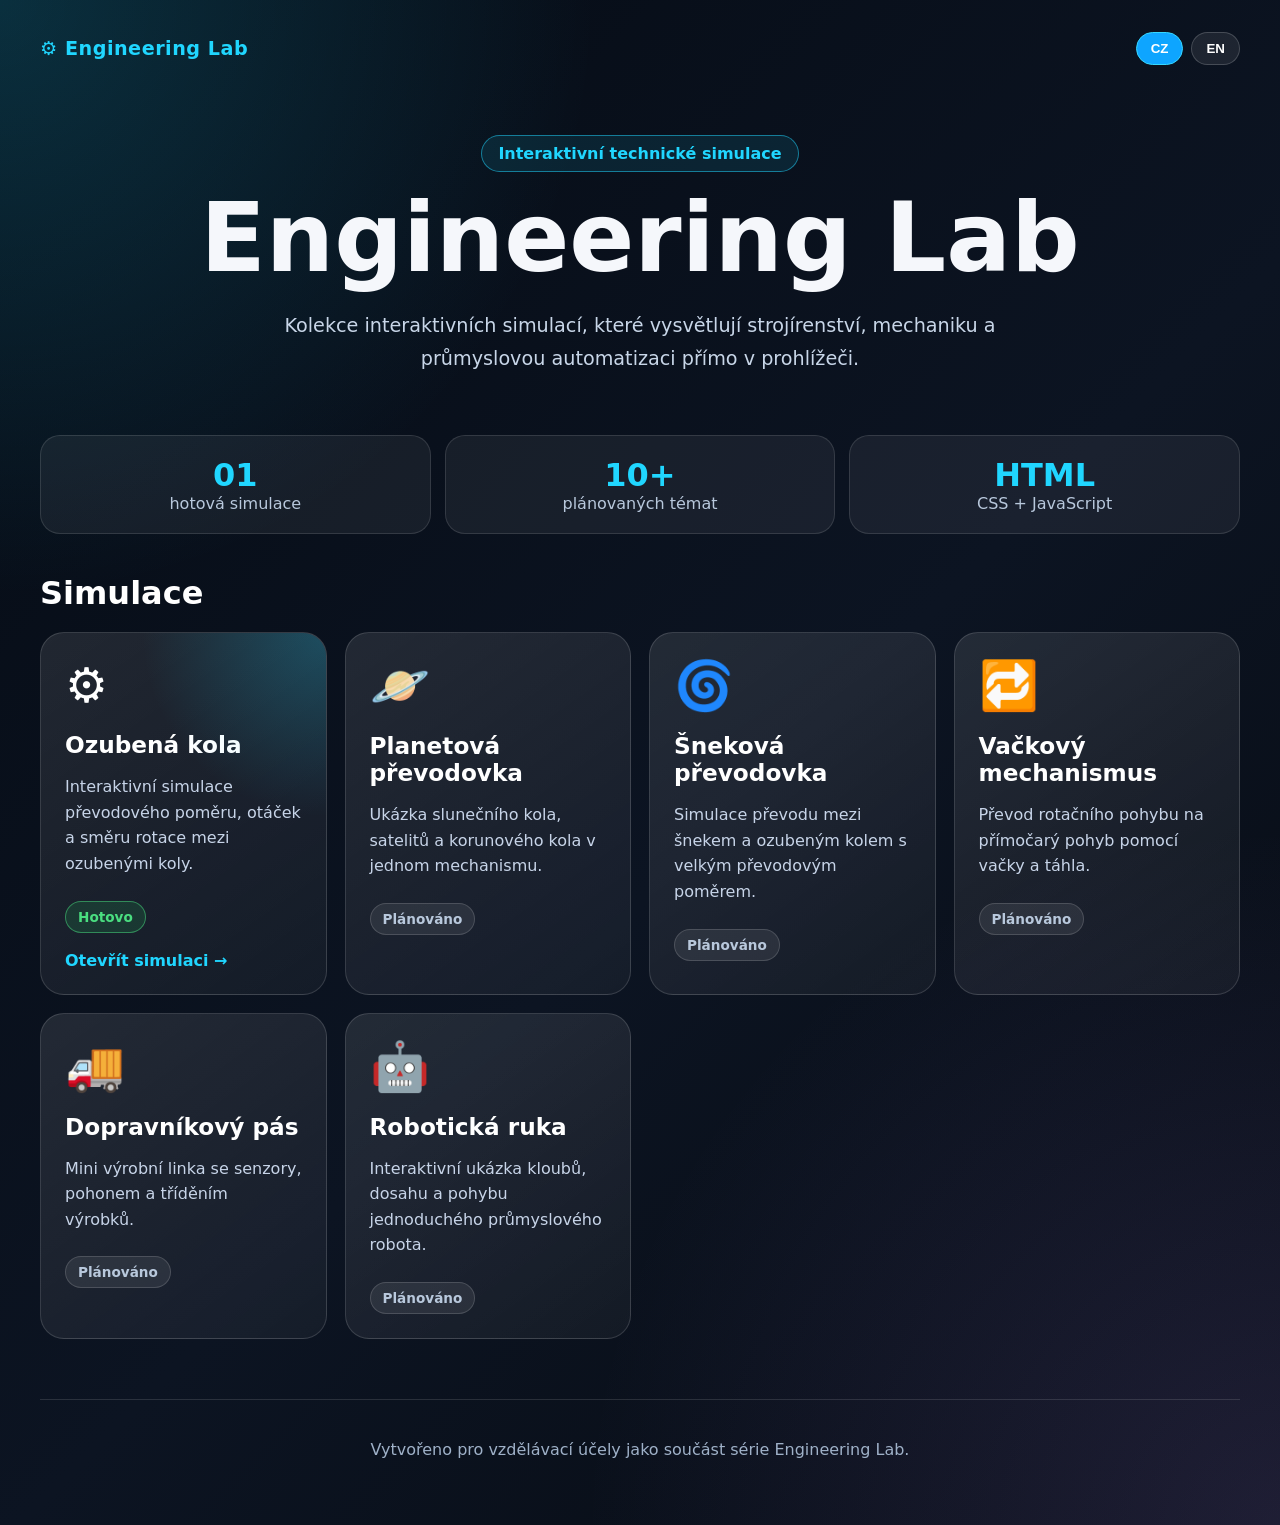
==== index.html @ f1880209 "Add initial HTML structure for Engineering Lab" ====
<!DOCTYPE html>
<html lang="cs">
<head>
  <meta charset="UTF-8" />
  <meta name="viewport" content="width=device-width, initial-scale=1.0" />

  <title>Engineering Lab – Interactive Engineering Simulations</title>

  <style>
    * {
      box-sizing: border-box;
    }

    body {
      margin: 0;
      font-family: system-ui, Arial, sans-serif;
      color: #f5f7fb;
      background:
        radial-gradient(circle at top left, rgba(32, 214, 255, 0.18), transparent 30%),
        radial-gradient(circle at bottom right, rgba(167, 139, 250, 0.15), transparent 35%),
        linear-gradient(135deg, #050b14, #0c1422 55%, #070b12);
      min-height: 100vh;
    }

    .page {
      width: min(1200px, 94%);
      margin: 0 auto;
      padding: 32px 0 50px;
    }

    header {
      display: flex;
      justify-content: space-between;
      align-items: center;
      margin-bottom: 70px;
    }

    .logo {
      font-weight: 900;
      color: #20d6ff;
      letter-spacing: 0.5px;
      font-size: 1.2rem;
    }

    .lang {
      display: flex;
      gap: 8px;
    }

    .lang button {
      border: 1px solid rgba(255,255,255,0.18);
      background: rgba(255,255,255,0.08);
      color: white;
      padding: 8px 14px;
      border-radius: 999px;
      cursor: pointer;
      font-weight: 800;
    }

    .lang button.active {
      background: #0ea5ff;
      border-color: #36d7ff;
    }

    .hero {
      text-align: center;
      margin-bottom: 60px;
    }

    .badge {
      display: inline-block;
      padding: 8px 16px;
      border-radius: 999px;
      background: rgba(32, 214, 255, 0.1);
      border: 1px solid rgba(32, 214, 255, 0.5);
      color: #20d6ff;
      font-weight: 900;
      margin-bottom: 18px;
    }

    h1 {
      font-size: clamp(2.8rem, 8vw, 6rem);
      margin: 0;
      line-height: 1;
    }

    .hero p {
      max-width: 760px;
      margin: 24px auto 0;
      color: #c8d6e8;
      font-size: 1.2rem;
      line-height: 1.7;
    }

    .stats {
      display: grid;
      grid-template-columns: repeat(3, 1fr);
      gap: 14px;
      margin-bottom: 32px;
    }

    .stat {
      padding: 20px;
      border-radius: 20px;
      background: rgba(255,255,255,0.06);
      border: 1px solid rgba(255,255,255,0.12);
      text-align: center;
    }

    .stat strong {
      display: block;
      color: #20d6ff;
      font-size: 2rem;
    }

    .stat span {
      color: #b8c8dc;
    }

    .section-title {
      font-size: 2rem;
      margin: 40px 0 20px;
      color: #ffffff;
    }

    .grid {
      display: grid;
      grid-template-columns: repeat(auto-fit, minmax(260px, 1fr));
      gap: 18px;
    }

    .card {
      position: relative;
      min-height: 230px;
      padding: 24px;
      border-radius: 24px;
      background:
        linear-gradient(145deg, rgba(255,255,255,0.1), rgba(255,255,255,0.04));
      border: 1px solid rgba(255,255,255,0.14);
      text-decoration: none;
      color: white;
      overflow: hidden;
      transition: 0.25s;
    }

    .card:hover {
      transform: translateY(-6px);
      border-color: rgba(32, 214, 255, 0.7);
      box-shadow: 0 20px 70px rgba(0,0,0,0.35);
    }

    .card.active::before {
      content: "";
      position: absolute;
      inset: 0;
      background: radial-gradient(circle at top right, rgba(32, 214, 255, 0.24), transparent 40%);
      pointer-events: none;
    }

    .icon {
      font-size: 3rem;
      margin-bottom: 18px;
    }

    .card h2 {
      margin: 0 0 12px;
      font-size: 1.45rem;
    }

    .card p {
      color: #c7d4e8;
      line-height: 1.6;
      margin-bottom: 24px;
    }

    .status {
      display: inline-block;
      padding: 7px 12px;
      border-radius: 999px;
      font-size: 0.85rem;
      font-weight: 900;
    }

    .done {
      background: rgba(34, 197, 94, 0.15);
      color: #4ade80;
      border: 1px solid rgba(74, 222, 128, 0.5);
    }

    .planned {
      background: rgba(255, 255, 255, 0.08);
      color: #b8c8dc;
      border: 1px solid rgba(255,255,255,0.15);
    }

    .open {
      display: block;
      margin-top: 18px;
      color: #20d6ff;
      font-weight: 900;
    }

    footer {
      margin-top: 60px;
      padding-top: 24px;
      border-top: 1px solid rgba(255,255,255,0.12);
      color: #9fb1c8;
      text-align: center;
    }

    @media (max-width: 700px) {
      header {
        margin-bottom: 40px;
      }

      .stats {
        grid-template-columns: 1fr;
      }

      .hero {
        text-align: left;
      }
    }
  </style>
</head>
<body>

  <main class="page">
    <header>
      <div class="logo">⚙️ Engineering Lab</div>

      <div class="lang">
        <button id="czBtn" class="active">CZ</button>
        <button id="enBtn">EN</button>
      </div>
    </header>

    <section class="hero">
      <div class="badge" data-i18n="badge">Interaktivní technické simulace</div>

      <h1>Engineering Lab</h1>

      <p data-i18n="subtitle">
        Kolekce interaktivních simulací, které vysvětlují strojírenství,
        mechaniku a průmyslovou automatizaci přímo v prohlížeči.
      </p>
    </section>

    <section class="stats">
      <div class="stat">
        <strong>01</strong>
        <span data-i18n="done">hotová simulace</span>
      </div>

      <div class="stat">
        <strong>10+</strong>
        <span data-i18n="planned">plánovaných témat</span>
      </div>

      <div class="stat">
        <strong>HTML</strong>
        <span data-i18n="tech">CSS + JavaScript</span>
      </div>
    </section>

    <h2 class="section-title" data-i18n="simulations">Simulace</h2>

    <section class="grid">

      <a href="01-GearSimulation/index.html" class="card active">
        <div class="icon">⚙️</div>
        <h2 data-i18n="gearTitle">Ozubená kola</h2>
        <p data-i18n="gearDesc">
          Interaktivní simulace převodového poměru, otáček a směru rotace mezi ozubenými koly.
        </p>
        <span class="status done" data-i18n="doneStatus">Hotovo</span>
        <span class="open" data-i18n="open">Otevřít simulaci →</span>
      </a>

      <article class="card">
        <div class="icon">🪐</div>
        <h2 data-i18n="planetaryTitle">Planetová převodovka</h2>
        <p data-i18n="planetaryDesc">
          Ukázka slunečního kola, satelitů a korunového kola v jednom mechanismu.
        </p>
        <span class="status planned" data-i18n="plannedStatus">Plánováno</span>
      </article>

      <article class="card">
        <div class="icon">🌀</div>
        <h2 data-i18n="wormTitle">Šneková převodovka</h2>
        <p data-i18n="wormDesc">
          Simulace převodu mezi šnekem a ozubeným kolem s velkým převodovým poměrem.
        </p>
        <span class="status planned" data-i18n="plannedStatus">Plánováno</span>
      </article>

      <article class="card">
        <div class="icon">🔁</div>
        <h2 data-i18n="camTitle">Vačkový mechanismus</h2>
        <p data-i18n="camDesc">
          Převod rotačního pohybu na přímočarý pohyb pomocí vačky a táhla.
        </p>
        <span class="status planned" data-i18n="plannedStatus">Plánováno</span>
      </article>

      <article class="card">
        <div class="icon">🚚</div>
        <h2 data-i18n="conveyorTitle">Dopravníkový pás</h2>
        <p data-i18n="conveyorDesc">
          Mini výrobní linka se senzory, pohonem a tříděním výrobků.
        </p>
        <span class="status planned" data-i18n="plannedStatus">Plánováno</span>
      </article>

      <article class="card">
        <div class="icon">🤖</div>
        <h2 data-i18n="robotTitle">Robotická ruka</h2>
        <p data-i18n="robotDesc">
          Interaktivní ukázka kloubů, dosahu a pohybu jednoduchého průmyslového robota.
        </p>
        <span class="status planned" data-i18n="plannedStatus">Plánováno</span>
      </article>

    </section>

    <footer>
      <p data-i18n="footer">
        Vytvořeno pro vzdělávací účely jako součást série Engineering Lab.
      </p>
    </footer>
  </main>

  <script>
    const translations = {
      cz: {
        badge: "Interaktivní technické simulace",
        subtitle: "Kolekce interaktivních simulací, které vysvětlují strojírenství, mechaniku a průmyslovou automatizaci přímo v prohlížeči.",
        done: "hotová simulace",
        planned: "plánovaných témat",
        tech: "CSS + JavaScript",
        simulations: "Simulace",
        gearTitle: "Ozubená kola",
        gearDesc: "Interaktivní simulace převodového poměru, otáček a směru rotace mezi ozubenými koly.",
        planetaryTitle: "Planetová převodovka",
        planetaryDesc: "Ukázka slunečního kola, satelitů a korunového kola v jednom mechanismu.",
        wormTitle: "Šneková převodovka",
        wormDesc: "Simulace převodu mezi šnekem a ozubeným kolem s velkým převodovým poměrem.",
        camTitle: "Vačkový mechanismus",
        camDesc: "Převod rotačního pohybu na přímočarý pohyb pomocí vačky a táhla.",
        conveyorTitle: "Dopravníkový pás",
        conveyorDesc: "Mini výrobní linka se senzory, pohonem a tříděním výrobků.",
        robotTitle: "Robotická ruka",
        robotDesc: "Interaktivní ukázka kloubů, dosahu a pohybu jednoduchého průmyslového robota.",
        doneStatus: "Hotovo",
        plannedStatus: "Plánováno",
        open: "Otevřít simulaci →",
        footer: "Vytvořeno pro vzdělávací účely jako součást série Engineering Lab."
      },
      en: {
        badge: "Interactive engineering simulations",
        subtitle: "A collection of interactive simulations explaining engineering, mechanics and industrial automation directly in the browser.",
        done: "completed simulation",
        planned: "planned topics",
        tech: "CSS + JavaScript",
        simulations: "Simulations",
        gearTitle: "Gear Simulation",
        gearDesc: "Interactive simulation of gear ratio, rotation speed and direction between gears.",
        planetaryTitle: "Planetary Gearbox",
        planetaryDesc: "A visual explanation of sun gear, planet gears and ring gear in one mechanism.",
        wormTitle: "Worm Gear",
        wormDesc: "Simulation of a worm and gear transmission with a high gear ratio.",
        camTitle: "Cam Mechanism",
        camDesc: "Conversion of rotary motion into linear motion using a cam and follower.",
        conveyorTitle: "Conveyor Belt",
        conveyorDesc: "A mini production line with sensors, drive system and product sorting.",
        robotTitle: "Robot Arm",
        robotDesc: "Interactive view of joints, reach and movement of a simple industrial robot.",
        doneStatus: "Done",
        plannedStatus: "Planned",
        open: "Open simulation →",
        footer: "Created for educational purposes as part of the Engineering Lab series."
      }
    };

    const czBtn = document.getElementById("czBtn");
    const enBtn = document.getElementById("enBtn");

    function setLanguage(lang) {
      document.documentElement.lang = lang === "cz" ? "cs" : "en";

      document.querySelectorAll("[data-i18n]").forEach(element => {
        const key = element.dataset.i18n;
        element.textContent = translations[lang][key];
      });

      czBtn.classList.toggle("active", lang === "cz");
      enBtn.classList.toggle("active", lang === "en");
    }

    czBtn.addEventListener("click", () => setLanguage("cz"));
    enBtn.addEventListener("click", () => setLanguage("en"));
  </script>

</body>
</html>
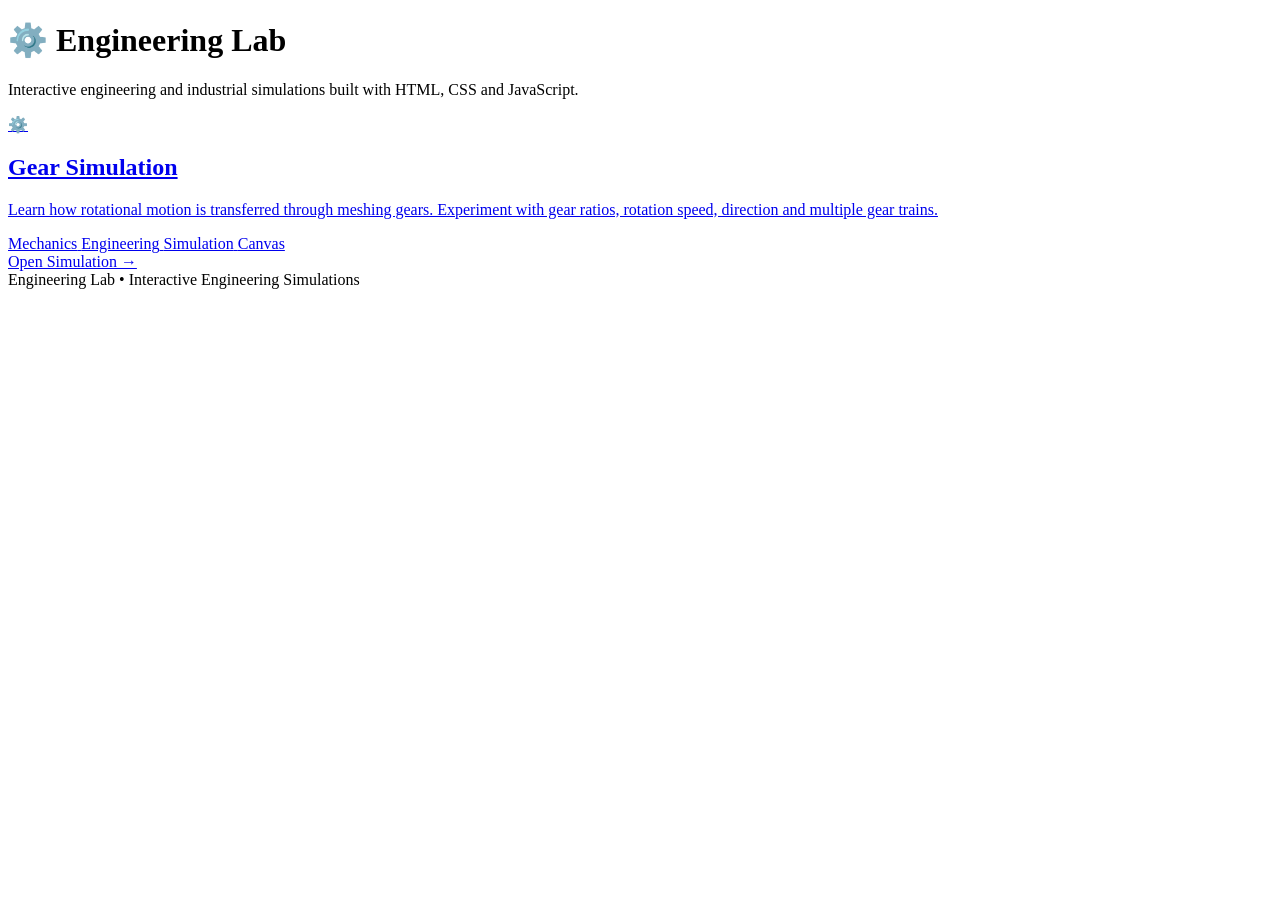
==== commit 1c4f6f45: "Change language to English and update content Updated language settings and improved content structu" ====
--- a/index.html
+++ b/index.html
@@ -1,406 +1,62 @@
 <!DOCTYPE html>
-<html lang="cs">
+<html lang="en">
 <head>
-  <meta charset="UTF-8" />
-  <meta name="viewport" content="width=device-width, initial-scale=1.0" />
 
-  <title>Engineering Lab – Interactive Engineering Simulations</title>
+<meta charset="UTF-8">
+<meta name="viewport" content="width=device-width, initial-scale=1.0">
 
-  <style>
-    * {
-      box-sizing: border-box;
-    }
+<title>Engineering Lab</title>
 
-    body {
-      margin: 0;
-      font-family: system-ui, Arial, sans-serif;
-      color: #f5f7fb;
-      background:
-        radial-gradient(circle at top left, rgba(32, 214, 255, 0.18), transparent 30%),
-        radial-gradient(circle at bottom right, rgba(167, 139, 250, 0.15), transparent 35%),
-        linear-gradient(135deg, #050b14, #0c1422 55%, #070b12);
-      min-height: 100vh;
-    }
+<link rel="stylesheet" href="style.css">
 
-    .page {
-      width: min(1200px, 94%);
-      margin: 0 auto;
-      padding: 32px 0 50px;
-    }
-
-    header {
-      display: flex;
-      justify-content: space-between;
-      align-items: center;
-      margin-bottom: 70px;
-    }
-
-    .logo {
-      font-weight: 900;
-      color: #20d6ff;
-      letter-spacing: 0.5px;
-      font-size: 1.2rem;
-    }
-
-    .lang {
-      display: flex;
-      gap: 8px;
-    }
-
-    .lang button {
-      border: 1px solid rgba(255,255,255,0.18);
-      background: rgba(255,255,255,0.08);
-      color: white;
-      padding: 8px 14px;
-      border-radius: 999px;
-      cursor: pointer;
-      font-weight: 800;
-    }
-
-    .lang button.active {
-      background: #0ea5ff;
-      border-color: #36d7ff;
-    }
-
-    .hero {
-      text-align: center;
-      margin-bottom: 60px;
-    }
-
-    .badge {
-      display: inline-block;
-      padding: 8px 16px;
-      border-radius: 999px;
-      background: rgba(32, 214, 255, 0.1);
-      border: 1px solid rgba(32, 214, 255, 0.5);
-      color: #20d6ff;
-      font-weight: 900;
-      margin-bottom: 18px;
-    }
-
-    h1 {
-      font-size: clamp(2.8rem, 8vw, 6rem);
-      margin: 0;
-      line-height: 1;
-    }
-
-    .hero p {
-      max-width: 760px;
-      margin: 24px auto 0;
-      color: #c8d6e8;
-      font-size: 1.2rem;
-      line-height: 1.7;
-    }
-
-    .stats {
-      display: grid;
-      grid-template-columns: repeat(3, 1fr);
-      gap: 14px;
-      margin-bottom: 32px;
-    }
-
-    .stat {
-      padding: 20px;
-      border-radius: 20px;
-      background: rgba(255,255,255,0.06);
-      border: 1px solid rgba(255,255,255,0.12);
-      text-align: center;
-    }
-
-    .stat strong {
-      display: block;
-      color: #20d6ff;
-      font-size: 2rem;
-    }
-
-    .stat span {
-      color: #b8c8dc;
-    }
-
-    .section-title {
-      font-size: 2rem;
-      margin: 40px 0 20px;
-      color: #ffffff;
-    }
-
-    .grid {
-      display: grid;
-      grid-template-columns: repeat(auto-fit, minmax(260px, 1fr));
-      gap: 18px;
-    }
-
-    .card {
-      position: relative;
-      min-height: 230px;
-      padding: 24px;
-      border-radius: 24px;
-      background:
-        linear-gradient(145deg, rgba(255,255,255,0.1), rgba(255,255,255,0.04));
-      border: 1px solid rgba(255,255,255,0.14);
-      text-decoration: none;
-      color: white;
-      overflow: hidden;
-      transition: 0.25s;
-    }
-
-    .card:hover {
-      transform: translateY(-6px);
-      border-color: rgba(32, 214, 255, 0.7);
-      box-shadow: 0 20px 70px rgba(0,0,0,0.35);
-    }
-
-    .card.active::before {
-      content: "";
-      position: absolute;
-      inset: 0;
-      background: radial-gradient(circle at top right, rgba(32, 214, 255, 0.24), transparent 40%);
-      pointer-events: none;
-    }
-
-    .icon {
-      font-size: 3rem;
-      margin-bottom: 18px;
-    }
-
-    .card h2 {
-      margin: 0 0 12px;
-      font-size: 1.45rem;
-    }
-
-    .card p {
-      color: #c7d4e8;
-      line-height: 1.6;
-      margin-bottom: 24px;
-    }
-
-    .status {
-      display: inline-block;
-      padding: 7px 12px;
-      border-radius: 999px;
-      font-size: 0.85rem;
-      font-weight: 900;
-    }
-
-    .done {
-      background: rgba(34, 197, 94, 0.15);
-      color: #4ade80;
-      border: 1px solid rgba(74, 222, 128, 0.5);
-    }
-
-    .planned {
-      background: rgba(255, 255, 255, 0.08);
-      color: #b8c8dc;
-      border: 1px solid rgba(255,255,255,0.15);
-    }
-
-    .open {
-      display: block;
-      margin-top: 18px;
-      color: #20d6ff;
-      font-weight: 900;
-    }
-
-    footer {
-      margin-top: 60px;
-      padding-top: 24px;
-      border-top: 1px solid rgba(255,255,255,0.12);
-      color: #9fb1c8;
-      text-align: center;
-    }
-
-    @media (max-width: 700px) {
-      header {
-        margin-bottom: 40px;
-      }
-
-      .stats {
-        grid-template-columns: 1fr;
-      }
-
-      .hero {
-        text-align: left;
-      }
-    }
-  </style>
 </head>
 <body>
 
-  <main class="page">
-    <header>
-      <div class="logo">⚙️ Engineering Lab</div>
+<header>
 
-      <div class="lang">
-        <button id="czBtn" class="active">CZ</button>
-        <button id="enBtn">EN</button>
-      </div>
-    </header>
+    <h1>⚙️ Engineering Lab</h1>
 
-    <section class="hero">
-      <div class="badge" data-i18n="badge">Interaktivní technické simulace</div>
+    <p>
+        Interactive engineering and industrial simulations built with HTML, CSS and JavaScript.
+    </p>
 
-      <h1>Engineering Lab</h1>
+</header>
 
-      <p data-i18n="subtitle">
-        Kolekce interaktivních simulací, které vysvětlují strojírenství,
-        mechaniku a průmyslovou automatizaci přímo v prohlížeči.
-      </p>
-    </section>
+<main class="grid">
 
-    <section class="stats">
-      <div class="stat">
-        <strong>01</strong>
-        <span data-i18n="done">hotová simulace</span>
-      </div>
+    <a href="01-GearSimulation/index.html" class="card active">
 
-      <div class="stat">
-        <strong>10+</strong>
-        <span data-i18n="planned">plánovaných témat</span>
-      </div>
+        <div class="icon">⚙️</div>
 
-      <div class="stat">
-        <strong>HTML</strong>
-        <span data-i18n="tech">CSS + JavaScript</span>
-      </div>
-    </section>
+        <h2>Gear Simulation</h2>
 
-    <h2 class="section-title" data-i18n="simulations">Simulace</h2>
+        <p>
+            Learn how rotational motion is transferred through meshing gears.
+            Experiment with gear ratios, rotation speed, direction and multiple gear trains.
+        </p>
 
-    <section class="grid">
+        <div class="tags">
+            <span class="tag">Mechanics</span>
+            <span class="tag">Engineering</span>
+            <span class="tag">Simulation</span>
+            <span class="tag">Canvas</span>
+        </div>
 
-      <a href="01-GearSimulation/index.html" class="card active">
-        <div class="icon">⚙️</div>
-        <h2 data-i18n="gearTitle">Ozubená kola</h2>
-        <p data-i18n="gearDesc">
-          Interaktivní simulace převodového poměru, otáček a směru rotace mezi ozubenými koly.
-        </p>
-        <span class="status done" data-i18n="doneStatus">Hotovo</span>
-        <span class="open" data-i18n="open">Otevřít simulaci →</span>
-      </a>
+        <span class="open">
+            Open Simulation →
+        </span>
 
-      <article class="card">
-        <div class="icon">🪐</div>
-        <h2 data-i18n="planetaryTitle">Planetová převodovka</h2>
-        <p data-i18n="planetaryDesc">
-          Ukázka slunečního kola, satelitů a korunového kola v jednom mechanismu.
-        </p>
-        <span class="status planned" data-i18n="plannedStatus">Plánováno</span>
-      </article>
+    </a>
 
-      <article class="card">
-        <div class="icon">🌀</div>
-        <h2 data-i18n="wormTitle">Šneková převodovka</h2>
-        <p data-i18n="wormDesc">
-          Simulace převodu mezi šnekem a ozubeným kolem s velkým převodovým poměrem.
-        </p>
-        <span class="status planned" data-i18n="plannedStatus">Plánováno</span>
-      </article>
+</main>
 
-      <article class="card">
-        <div class="icon">🔁</div>
-        <h2 data-i18n="camTitle">Vačkový mechanismus</h2>
-        <p data-i18n="camDesc">
-          Převod rotačního pohybu na přímočarý pohyb pomocí vačky a táhla.
-        </p>
-        <span class="status planned" data-i18n="plannedStatus">Plánováno</span>
-      </article>
+<footer>
 
-      <article class="card">
-        <div class="icon">🚚</div>
-        <h2 data-i18n="conveyorTitle">Dopravníkový pás</h2>
-        <p data-i18n="conveyorDesc">
-          Mini výrobní linka se senzory, pohonem a tříděním výrobků.
-        </p>
-        <span class="status planned" data-i18n="plannedStatus">Plánováno</span>
-      </article>
+    Engineering Lab • Interactive Engineering Simulations
 
-      <article class="card">
-        <div class="icon">🤖</div>
-        <h2 data-i18n="robotTitle">Robotická ruka</h2>
-        <p data-i18n="robotDesc">
-          Interaktivní ukázka kloubů, dosahu a pohybu jednoduchého průmyslového robota.
-        </p>
-        <span class="status planned" data-i18n="plannedStatus">Plánováno</span>
-      </article>
+</footer>
 
-    </section>
-
-    <footer>
-      <p data-i18n="footer">
-        Vytvořeno pro vzdělávací účely jako součást série Engineering Lab.
-      </p>
-    </footer>
-  </main>
-
-  <script>
-    const translations = {
-      cz: {
-        badge: "Interaktivní technické simulace",
-        subtitle: "Kolekce interaktivních simulací, které vysvětlují strojírenství, mechaniku a průmyslovou automatizaci přímo v prohlížeči.",
-        done: "hotová simulace",
-        planned: "plánovaných témat",
-        tech: "CSS + JavaScript",
-        simulations: "Simulace",
-        gearTitle: "Ozubená kola",
-        gearDesc: "Interaktivní simulace převodového poměru, otáček a směru rotace mezi ozubenými koly.",
-        planetaryTitle: "Planetová převodovka",
-        planetaryDesc: "Ukázka slunečního kola, satelitů a korunového kola v jednom mechanismu.",
-        wormTitle: "Šneková převodovka",
-        wormDesc: "Simulace převodu mezi šnekem a ozubeným kolem s velkým převodovým poměrem.",
-        camTitle: "Vačkový mechanismus",
-        camDesc: "Převod rotačního pohybu na přímočarý pohyb pomocí vačky a táhla.",
-        conveyorTitle: "Dopravníkový pás",
-        conveyorDesc: "Mini výrobní linka se senzory, pohonem a tříděním výrobků.",
-        robotTitle: "Robotická ruka",
-        robotDesc: "Interaktivní ukázka kloubů, dosahu a pohybu jednoduchého průmyslového robota.",
-        doneStatus: "Hotovo",
-        plannedStatus: "Plánováno",
-        open: "Otevřít simulaci →",
-        footer: "Vytvořeno pro vzdělávací účely jako součást série Engineering Lab."
-      },
-      en: {
-        badge: "Interactive engineering simulations",
-        subtitle: "A collection of interactive simulations explaining engineering, mechanics and industrial automation directly in the browser.",
-        done: "completed simulation",
-        planned: "planned topics",
-        tech: "CSS + JavaScript",
-        simulations: "Simulations",
-        gearTitle: "Gear Simulation",
-        gearDesc: "Interactive simulation of gear ratio, rotation speed and direction between gears.",
-        planetaryTitle: "Planetary Gearbox",
-        planetaryDesc: "A visual explanation of sun gear, planet gears and ring gear in one mechanism.",
-        wormTitle: "Worm Gear",
-        wormDesc: "Simulation of a worm and gear transmission with a high gear ratio.",
-        camTitle: "Cam Mechanism",
-        camDesc: "Conversion of rotary motion into linear motion using a cam and follower.",
-        conveyorTitle: "Conveyor Belt",
-        conveyorDesc: "A mini production line with sensors, drive system and product sorting.",
-        robotTitle: "Robot Arm",
-        robotDesc: "Interactive view of joints, reach and movement of a simple industrial robot.",
-        doneStatus: "Done",
-        plannedStatus: "Planned",
-        open: "Open simulation →",
-        footer: "Created for educational purposes as part of the Engineering Lab series."
-      }
-    };
-
-    const czBtn = document.getElementById("czBtn");
-    const enBtn = document.getElementById("enBtn");
-
-    function setLanguage(lang) {
-      document.documentElement.lang = lang === "cz" ? "cs" : "en";
-
-      document.querySelectorAll("[data-i18n]").forEach(element => {
-        const key = element.dataset.i18n;
-        element.textContent = translations[lang][key];
-      });
-
-      czBtn.classList.toggle("active", lang === "cz");
-      enBtn.classList.toggle("active", lang === "en");
-    }
-
-    czBtn.addEventListener("click", () => setLanguage("cz"));
-    enBtn.addEventListener("click", () => setLanguage("en"));
-  </script>
+<script src="script.js"></script>
 
 </body>
 </html>
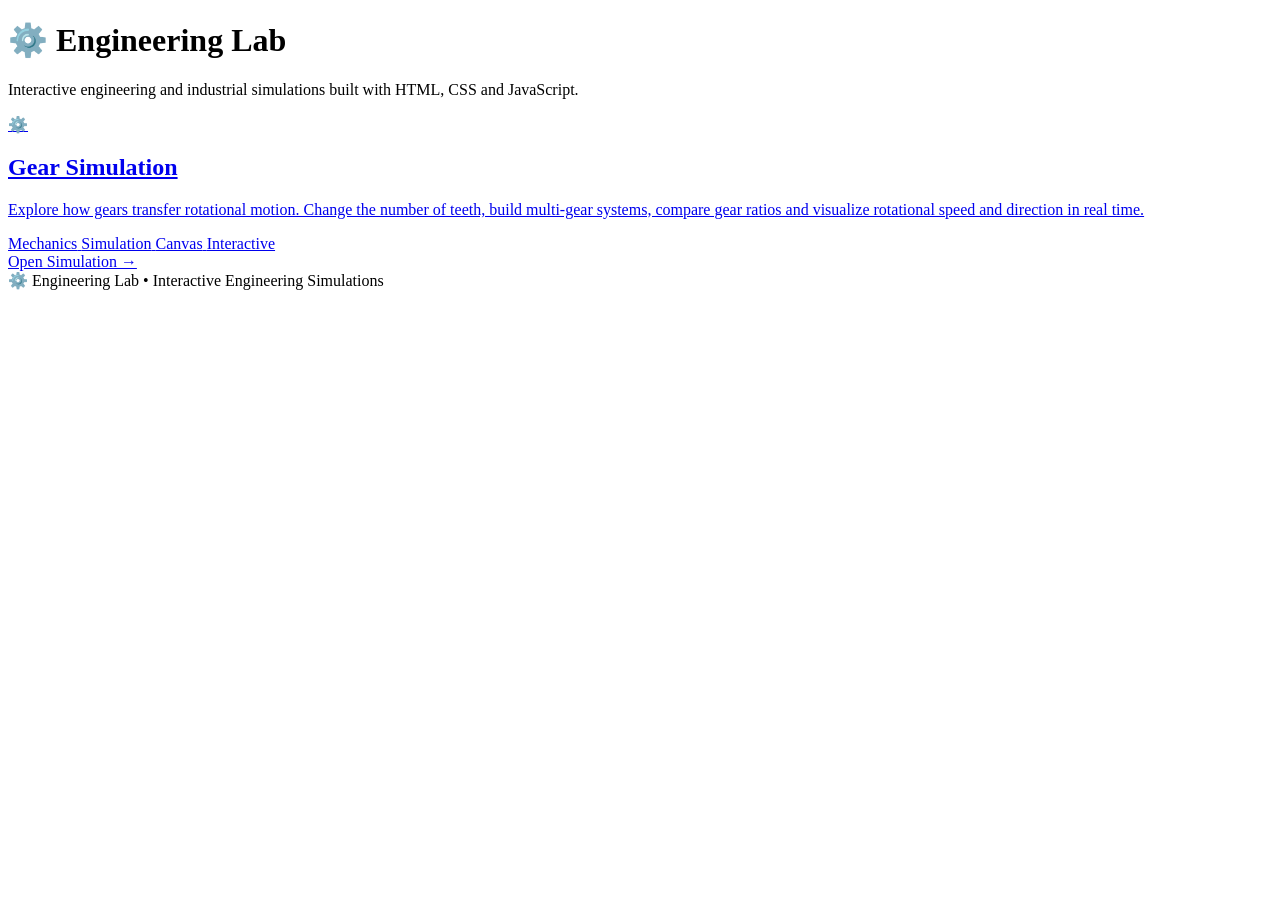
==== commit f2ff04e4: "Refine text and structure in index.html Updated content and formatting in index.html for clarity and" ====
--- a/index.html
+++ b/index.html
@@ -1,15 +1,17 @@
 <!DOCTYPE html>
 <html lang="en">
+
 <head>
 
-<meta charset="UTF-8">
-<meta name="viewport" content="width=device-width, initial-scale=1.0">
+    <meta charset="UTF-8">
+    <meta name="viewport" content="width=device-width, initial-scale=1.0">
 
-<title>Engineering Lab</title>
+    <title>Engineering Lab</title>
 
-<link rel="stylesheet" href="style.css">
+    <link rel="stylesheet" href="style.css">
 
 </head>
+
 <body>
 
 <header>
@@ -31,15 +33,16 @@
         <h2>Gear Simulation</h2>
 
         <p>
-            Learn how rotational motion is transferred through meshing gears.
-            Experiment with gear ratios, rotation speed, direction and multiple gear trains.
+            Explore how gears transfer rotational motion. Change the number of teeth,
+            build multi-gear systems, compare gear ratios and visualize rotational speed
+            and direction in real time.
         </p>
 
         <div class="tags">
             <span class="tag">Mechanics</span>
-            <span class="tag">Engineering</span>
             <span class="tag">Simulation</span>
             <span class="tag">Canvas</span>
+            <span class="tag">Interactive</span>
         </div>
 
         <span class="open">
@@ -52,11 +55,12 @@
 
 <footer>
 
-    Engineering Lab • Interactive Engineering Simulations
+    ⚙️ Engineering Lab • Interactive Engineering Simulations
 
 </footer>
 
 <script src="script.js"></script>
 
 </body>
+
 </html>
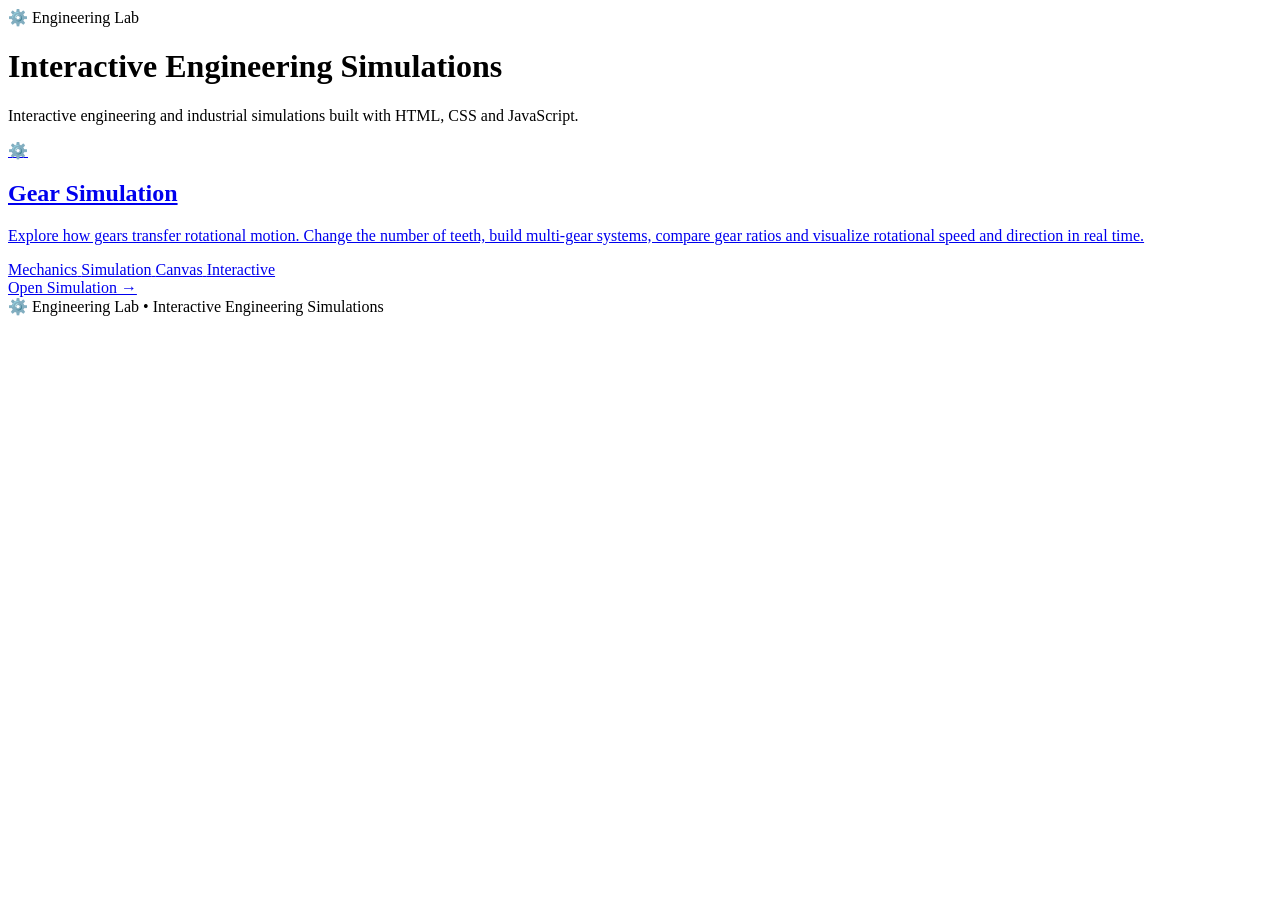
==== commit f068f183: "Update index.html" ====
--- a/index.html
+++ b/index.html
@@ -1,33 +1,26 @@
 <!DOCTYPE html>
 <html lang="en">
-
 <head>
-
     <meta charset="UTF-8">
     <meta name="viewport" content="width=device-width, initial-scale=1.0">
-
     <title>Engineering Lab</title>
-
     <link rel="stylesheet" href="style.css">
-
 </head>
-
 <body>
 
-<header>
+<header class="hero">
+    <div class="badge">⚙️ Engineering Lab</div>
 
-    <h1>⚙️ Engineering Lab</h1>
+    <h1>Interactive Engineering Simulations</h1>
 
     <p>
         Interactive engineering and industrial simulations built with HTML, CSS and JavaScript.
     </p>
-
 </header>
 
 <main class="grid">
 
     <a href="01-GearSimulation/index.html" class="card active">
-
         <div class="icon">⚙️</div>
 
         <h2>Gear Simulation</h2>
@@ -45,22 +38,15 @@
             <span class="tag">Interactive</span>
         </div>
 
-        <span class="open">
-            Open Simulation →
-        </span>
-
+        <span class="open">Open Simulation →</span>
     </a>
 
 </main>
 
 <footer>
-
     ⚙️ Engineering Lab • Interactive Engineering Simulations
-
 </footer>
 
 <script src="script.js"></script>
-
 </body>
-
 </html>
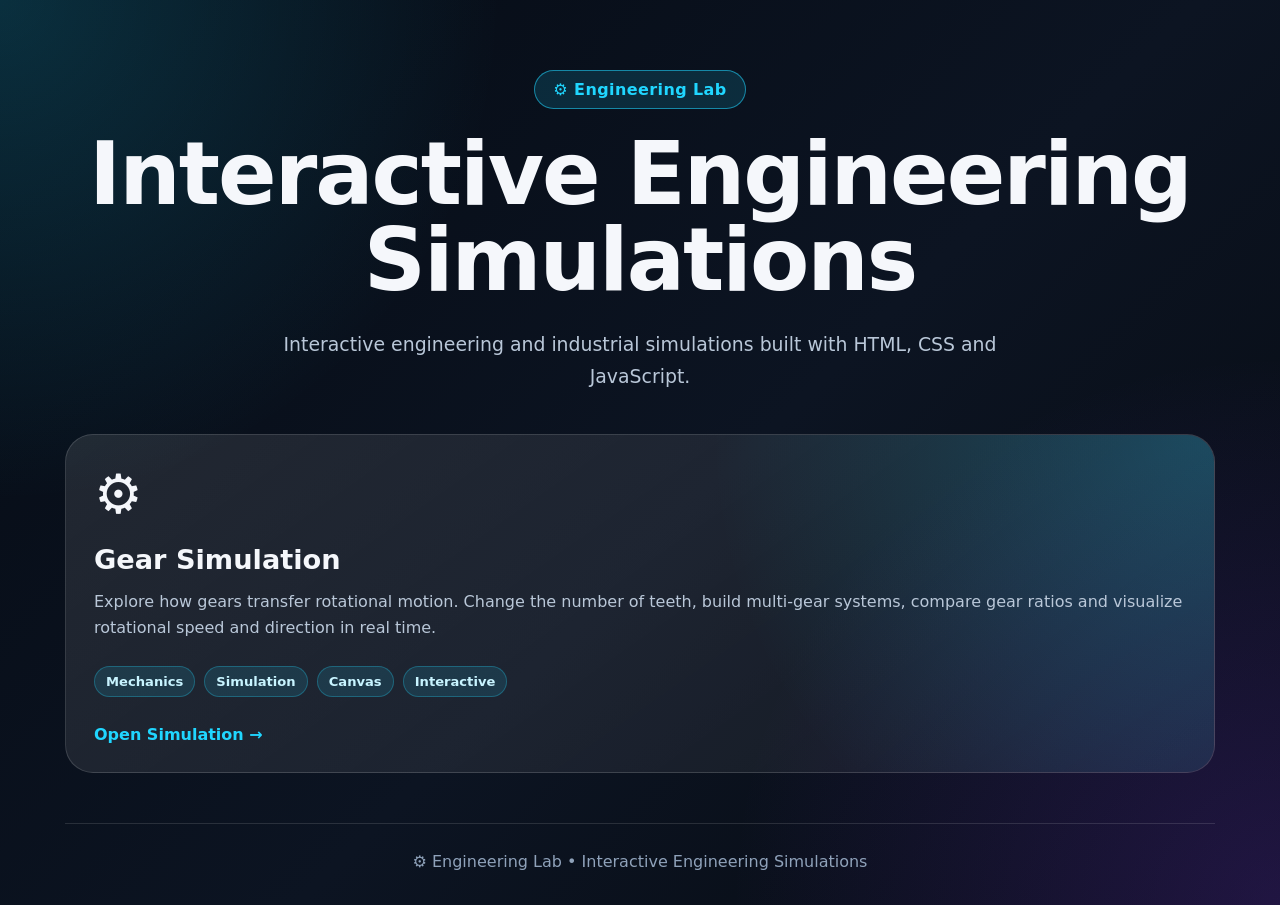
==== commit 2e25219b: "Fix link path for Gear Simulation" ====
--- a/index.html
+++ b/index.html
@@ -20,7 +20,7 @@
 
 <main class="grid">
 
-    <a href="01-GearSimulation/index.html" class="card active">
+    <a href="1-GearSimulation/index.html" class="card active">
         <div class="icon">⚙️</div>
 
         <h2>Gear Simulation</h2>
--- a/style.css
+++ b/style.css
@@ -0,0 +1,176 @@
+* {
+    box-sizing: border-box;
+}
+
+:root {
+    --bg-main: #050b14;
+    --bg-card: rgba(255, 255, 255, 0.07);
+    --bg-card-hover: rgba(255, 255, 255, 0.11);
+    --border: rgba(255, 255, 255, 0.14);
+    --text-main: #f5f7fb;
+    --text-muted: #b9c7d8;
+    --accent: #20d6ff;
+    --accent-soft: rgba(32, 214, 255, 0.14);
+    --green: #4ade80;
+}
+
+body {
+    margin: 0;
+    min-height: 100vh;
+    font-family: system-ui, Arial, sans-serif;
+    color: var(--text-main);
+    background:
+        radial-gradient(circle at top left, rgba(32, 214, 255, 0.18), transparent 32%),
+        radial-gradient(circle at bottom right, rgba(124, 58, 237, 0.22), transparent 35%),
+        linear-gradient(135deg, #050b14, #0c1422 55%, #070b12);
+}
+
+.hero {
+    width: min(1150px, 92%);
+    margin: 0 auto;
+    padding: 70px 0 42px;
+    text-align: center;
+}
+
+.badge {
+    display: inline-block;
+    padding: 9px 18px;
+    border-radius: 999px;
+    background: var(--accent-soft);
+    border: 1px solid rgba(32, 214, 255, 0.55);
+    color: var(--accent);
+    font-weight: 900;
+    letter-spacing: 0.4px;
+    margin-bottom: 22px;
+}
+
+h1 {
+    margin: 0;
+    font-size: clamp(2.4rem, 7vw, 5.4rem);
+    line-height: 1;
+    letter-spacing: -2px;
+}
+
+.hero p {
+    max-width: 760px;
+    margin: 24px auto 0;
+    color: var(--text-muted);
+    font-size: 1.18rem;
+    line-height: 1.7;
+}
+
+.grid {
+    width: min(1150px, 92%);
+    margin: 0 auto;
+    display: grid;
+    grid-template-columns: repeat(auto-fit, minmax(280px, 1fr));
+    gap: 22px;
+    padding-bottom: 50px;
+}
+
+.card {
+    position: relative;
+    min-height: 300px;
+    padding: 28px;
+    border-radius: 28px;
+    text-decoration: none;
+    color: var(--text-main);
+    background:
+        linear-gradient(145deg, rgba(255,255,255,0.1), rgba(255,255,255,0.04));
+    border: 1px solid var(--border);
+    overflow: hidden;
+    transition: transform 0.25s ease, border-color 0.25s ease, background 0.25s ease;
+}
+
+.card::before {
+    content: "";
+    position: absolute;
+    inset: 0;
+    background:
+        radial-gradient(circle at top right, rgba(32, 214, 255, 0.24), transparent 42%);
+    opacity: 0;
+    transition: opacity 0.25s ease;
+    pointer-events: none;
+}
+
+.card:hover {
+    transform: translateY(-7px);
+    background: var(--bg-card-hover);
+    border-color: rgba(32, 214, 255, 0.65);
+}
+
+.card:hover::before,
+.card.active::before {
+    opacity: 1;
+}
+
+.icon {
+    font-size: 3.4rem;
+    margin-bottom: 18px;
+}
+
+.card h2 {
+    position: relative;
+    margin: 0 0 14px;
+    font-size: 1.7rem;
+}
+
+.card p {
+    position: relative;
+    color: var(--text-muted);
+    line-height: 1.65;
+    margin: 0 0 24px;
+}
+
+.tags {
+    position: relative;
+    display: flex;
+    flex-wrap: wrap;
+    gap: 9px;
+    margin-bottom: 28px;
+}
+
+.tag {
+    padding: 7px 11px;
+    border-radius: 999px;
+    background: rgba(32, 214, 255, 0.12);
+    border: 1px solid rgba(32, 214, 255, 0.28);
+    color: #c8f4ff;
+    font-size: 0.82rem;
+    font-weight: 800;
+}
+
+.open {
+    position: relative;
+    display: inline-block;
+    color: var(--accent);
+    font-weight: 900;
+}
+
+footer {
+    width: min(1150px, 92%);
+    margin: 0 auto;
+    padding: 28px 0 34px;
+    text-align: center;
+    color: #8fa2ba;
+    border-top: 1px solid rgba(255,255,255,0.12);
+}
+
+@media (max-width: 650px) {
+    .hero {
+        text-align: left;
+        padding-top: 44px;
+    }
+
+    h1 {
+        letter-spacing: -1px;
+    }
+
+    .grid {
+        grid-template-columns: 1fr;
+    }
+
+    .card {
+        min-height: auto;
+    }
+}
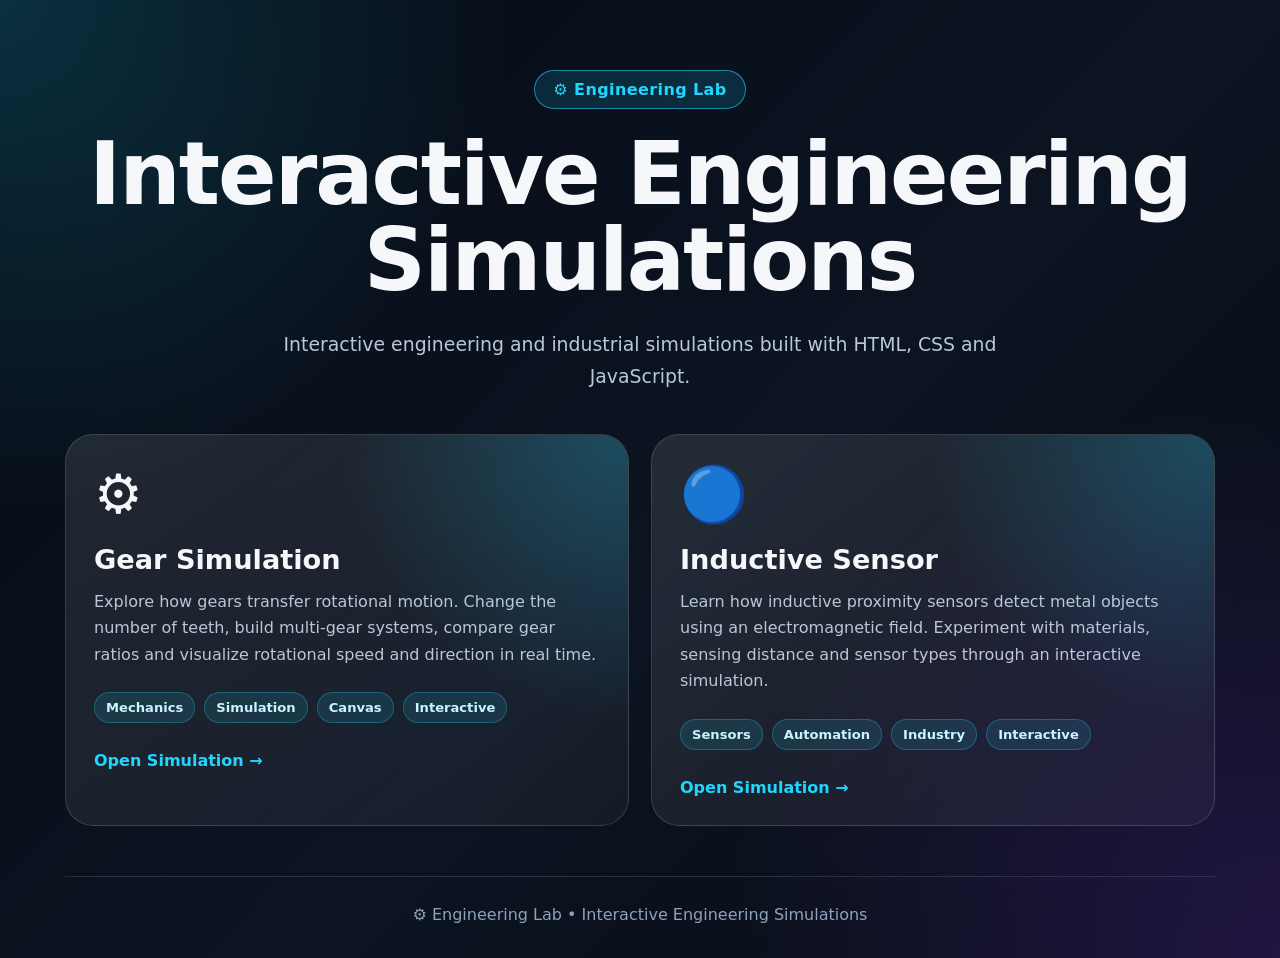
==== commit d6c539fb: "Add Inductive Sensor simulation card to index.html Added a new card for the Inductive Sensor simulat" ====
--- a/index.html
+++ b/index.html
@@ -41,6 +41,29 @@
         <span class="open">Open Simulation →</span>
     </a>
 
+    <a href="2-InductiveSensor/index.html" class="card active">
+
+        <div class="icon">🔵</div>
+    
+        <h2>Inductive Sensor</h2>
+    
+        <p>
+            Learn how inductive proximity sensors detect metal objects using an
+            electromagnetic field. Experiment with materials, sensing distance and
+            sensor types through an interactive simulation.
+        </p>
+    
+        <div class="tags">
+            <span class="tag">Sensors</span>
+            <span class="tag">Automation</span>
+            <span class="tag">Industry</span>
+            <span class="tag">Interactive</span>
+        </div>
+    
+        <span class="open">Open Simulation →</span>
+    
+    </a>
+
 </main>
 
 <footer>
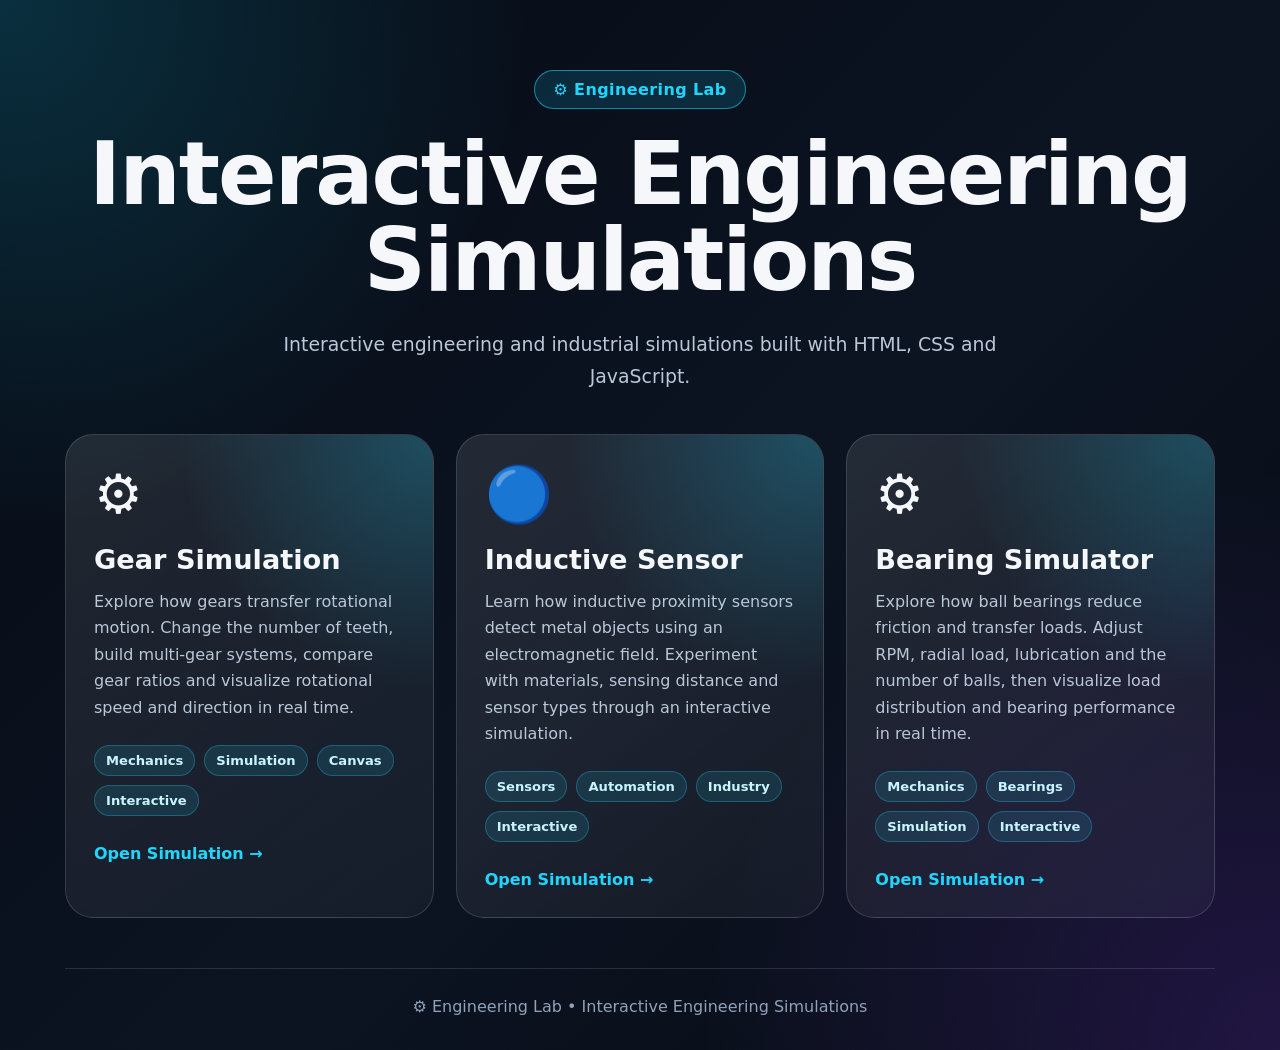
==== commit 498849db: "Add Bearing Simulator section to index.html Added a new section for the Bearing Simulator with descr" ====
--- a/index.html
+++ b/index.html
@@ -64,6 +64,29 @@
     
     </a>
 
+    <a href="3-BearingSimulator/index.html" class="card active">
+
+        <div class="icon">⚙️</div>
+    
+        <h2>Bearing Simulator</h2>
+    
+        <p>
+            Explore how ball bearings reduce friction and transfer loads.
+            Adjust RPM, radial load, lubrication and the number of balls,
+            then visualize load distribution and bearing performance in real time.
+        </p>
+    
+        <div class="tags">
+            <span class="tag">Mechanics</span>
+            <span class="tag">Bearings</span>
+            <span class="tag">Simulation</span>
+            <span class="tag">Interactive</span>
+        </div>
+    
+        <span class="open">Open Simulation →</span>
+    
+    </a>
+
 </main>
 
 <footer>
